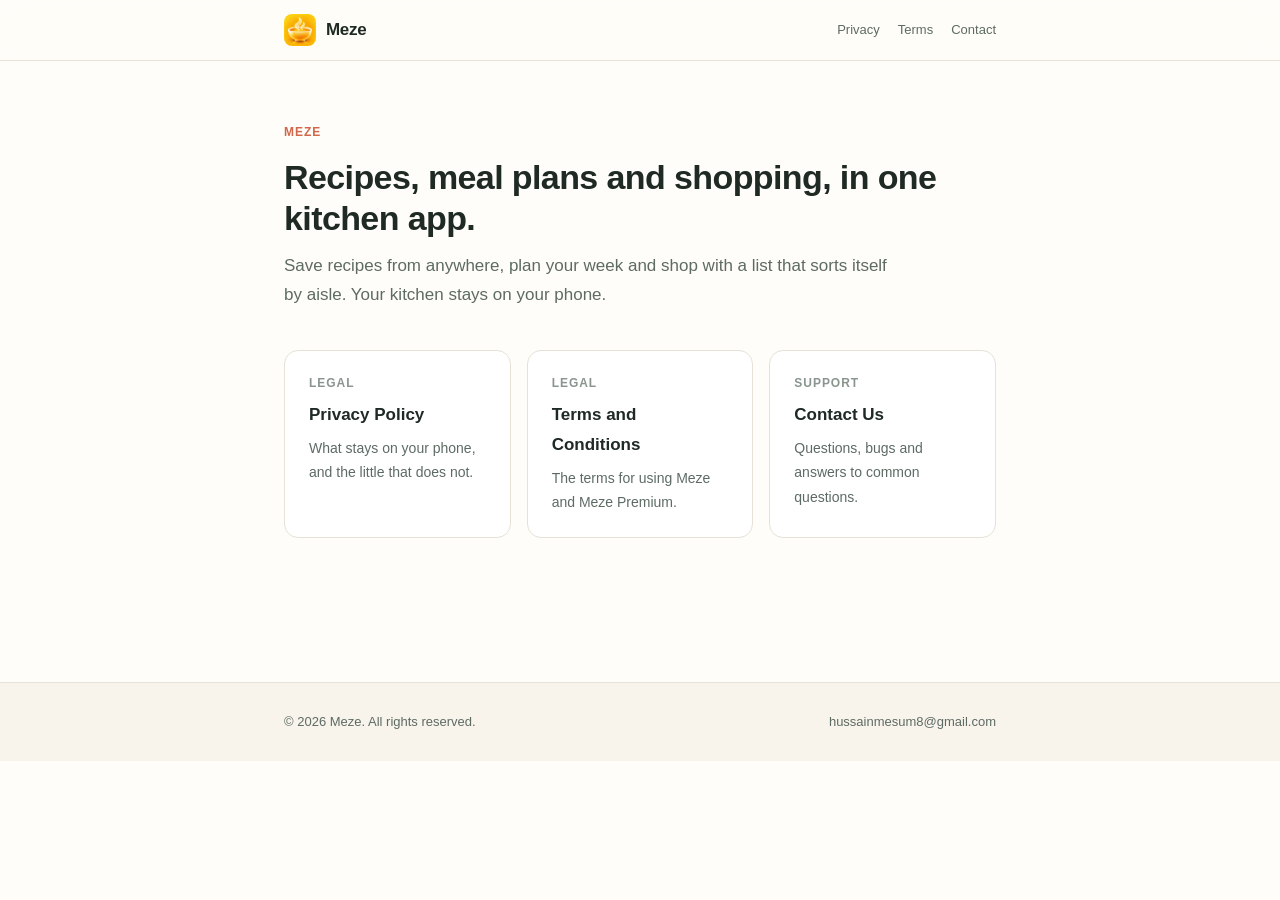
==== index.html @ 5176ba96 "Meze privacy policy, terms and contact pages" ====
<!DOCTYPE html>
<html lang="en">
<head>
  <meta charset="UTF-8" />
  <meta name="viewport" content="width=device-width, initial-scale=1.0" />
  <meta name="description" content="Meze: recipes, meal plans and shopping lists. Privacy policy, terms and support." />
  <title>Meze | Legal and Support</title>
  <link rel="icon" href="icon.png" />
  <link rel="apple-touch-icon" href="icon.png" />
  <link rel="stylesheet" href="style.css" />
</head>
<body>

<header>
  <div class="header-inner">
    <a class="brand" href="index.html"><img src="icon.png" alt="" />Meze</a>
    <nav class="nav">
      <a href="privacy-policy.html">Privacy</a>
      <a href="terms-and-conditions.html">Terms</a>
      <a href="contact.html">Contact</a>
    </nav>
  </div>
</header>

<main>
  <span class="page-tag">Meze</span>
  <h1>Recipes, meal plans and shopping, in one kitchen app.</h1>
  <p class="subtitle">
    Save recipes from anywhere, plan your week and shop with a list that sorts itself by aisle. Your kitchen stays on your phone.
  </p>

  <div class="card-grid">
    <a class="card" href="privacy-policy.html">
      <p class="card-label">Legal</p>
      <p class="card-title">Privacy Policy</p>
      <p class="card-desc">What stays on your phone, and the little that does not.</p>
    </a>
    <a class="card" href="terms-and-conditions.html">
      <p class="card-label">Legal</p>
      <p class="card-title">Terms and Conditions</p>
      <p class="card-desc">The terms for using Meze and Meze Premium.</p>
    </a>
    <a class="card" href="contact.html">
      <p class="card-label">Support</p>
      <p class="card-title">Contact Us</p>
      <p class="card-desc">Questions, bugs and answers to common questions.</p>
    </a>
  </div>
</main>

<footer>
  <div class="footer-inner">
    <span class="footer-copy">&copy; 2026 Meze. All rights reserved.</span>
    <nav class="footer-links">
      <a href="mailto:hussainmesum8@gmail.com">hussainmesum8@gmail.com</a>
    </nav>
  </div>
</footer>

</body>
</html>
---- style.css ----
/* Meze legal and support pages: one stylesheet for every page. */

*, *::before, *::after { box-sizing: border-box; margin: 0; padding: 0; }

:root {
  --ink: #1f2a24;
  --ink-muted: #5d6b63;
  --ink-light: #8a958e;
  --border: #e8e1d6;
  --bg: #fffdf9;
  --bg-subtle: #f8f3eb;
  --surface: #ffffff;
  --accent: #d0674a;
  --accent-soft: #f7e2db;
  --herb: #2f4a3c;
  --radius: 14px;
}

@media (prefers-color-scheme: dark) {
  :root {
    --ink: #f1ede6;
    --ink-muted: #b6b0a6;
    --ink-light: #8d877e;
    --border: #34312c;
    --bg: #171614;
    --bg-subtle: #1f1d1a;
    --surface: #23211e;
    --accent: #e58060;
    --accent-soft: #3a2721;
  }
}

html { font-size: 16px; scroll-behavior: smooth; }

body {
  font-family: -apple-system, BlinkMacSystemFont, "Segoe UI", Roboto, "Helvetica Neue", Arial, sans-serif;
  background: var(--bg);
  color: var(--ink);
  line-height: 1.75;
  -webkit-font-smoothing: antialiased;
}

a { color: var(--accent); text-decoration: none; }
a:hover { text-decoration: underline; }

/* Header */
header {
  border-bottom: 1px solid var(--border);
  background: color-mix(in srgb, var(--bg) 88%, transparent);
  backdrop-filter: saturate(180%) blur(12px);
  -webkit-backdrop-filter: saturate(180%) blur(12px);
  position: sticky;
  top: 0;
  z-index: 10;
}
.header-inner {
  max-width: 760px;
  margin: 0 auto;
  padding: 14px 24px;
  display: flex;
  align-items: center;
  justify-content: space-between;
  gap: 12px;
}
.brand {
  display: flex;
  align-items: center;
  gap: 10px;
  font-size: 1.0625rem;
  font-weight: 800;
  letter-spacing: -0.3px;
  color: var(--ink);
}
.brand:hover { text-decoration: none; }
.brand img { width: 32px; height: 32px; border-radius: 8px; }
.nav { display: flex; gap: 18px; }
.nav a { font-size: 0.8125rem; color: var(--ink-muted); }
.nav a[aria-current="page"] { color: var(--accent); font-weight: 600; }

/* Content */
main {
  max-width: 760px;
  margin: 0 auto;
  padding: 56px 24px 96px;
}
.page-tag {
  display: inline-block;
  font-size: 0.75rem;
  font-weight: 700;
  letter-spacing: 0.08em;
  text-transform: uppercase;
  color: var(--accent);
  margin-bottom: 14px;
}
h1 {
  font-size: 2.125rem;
  font-weight: 800;
  letter-spacing: -0.6px;
  line-height: 1.2;
  margin-bottom: 12px;
}
.meta {
  font-size: 0.875rem;
  color: var(--ink-muted);
  margin-bottom: 40px;
  padding-bottom: 28px;
  border-bottom: 1px solid var(--border);
}
.subtitle {
  font-size: 1.0625rem;
  color: var(--ink-muted);
  margin-bottom: 40px;
  max-width: 620px;
}
section { margin-bottom: 40px; }
h2 {
  font-size: 1.125rem;
  font-weight: 700;
  margin-bottom: 12px;
  padding-top: 8px;
}
h3 { font-size: 1rem; font-weight: 700; margin: 18px 0 8px; }
p { margin-bottom: 14px; font-size: 0.9375rem; }
p:last-child { margin-bottom: 0; }
ul, ol { padding-left: 20px; margin-bottom: 14px; }
li { font-size: 0.9375rem; margin-bottom: 6px; }
strong { font-weight: 650; }

.highlight-box {
  background: var(--accent-soft);
  border-radius: var(--radius);
  padding: 20px 24px;
  margin-bottom: 40px;
}
.highlight-box p { margin-bottom: 0; color: var(--ink); }

table {
  width: 100%;
  border-collapse: collapse;
  margin: 8px 0 16px;
  font-size: 0.875rem;
}
th, td {
  text-align: left;
  vertical-align: top;
  padding: 10px 12px;
  border-bottom: 1px solid var(--border);
}
th { color: var(--ink-muted); font-weight: 600; }
.table-wrap { overflow-x: auto; }

hr { border: none; border-top: 1px solid var(--border); margin: 48px 0; }
.closing { font-size: 0.875rem; color: var(--ink-muted); }

/* Cards (contact, home) */
.card-grid {
  display: grid;
  grid-template-columns: repeat(auto-fit, minmax(220px, 1fr));
  gap: 16px;
  margin-bottom: 48px;
}
.card {
  background: var(--surface);
  border: 1px solid var(--border);
  border-radius: var(--radius);
  padding: 22px 24px;
  display: block;
  color: var(--ink);
}
a.card:hover { text-decoration: none; border-color: var(--accent); }
.card-label {
  font-size: 0.75rem;
  font-weight: 700;
  letter-spacing: 0.08em;
  text-transform: uppercase;
  color: var(--ink-light);
  margin-bottom: 6px;
}
.card-title { font-size: 1.0625rem; font-weight: 700; margin-bottom: 6px; }
.card-desc { font-size: 0.875rem; color: var(--ink-muted); margin-bottom: 12px; }
.card-link { font-size: 0.9375rem; font-weight: 600; word-break: break-all; }

/* Form */
.form-section {
  background: var(--bg-subtle);
  border: 1px solid var(--border);
  border-radius: var(--radius);
  padding: 28px;
  margin-bottom: 48px;
}
.form-section h2 { padding-top: 0; }
.form-desc { color: var(--ink-muted); margin-bottom: 20px; }
.form-row { display: grid; grid-template-columns: 1fr 1fr; gap: 16px; }
.form-group { display: flex; flex-direction: column; margin-bottom: 16px; }
label { font-size: 0.8125rem; font-weight: 600; margin-bottom: 6px; }
input, select, textarea {
  font: inherit;
  font-size: 0.9375rem;
  color: var(--ink);
  background: var(--surface);
  border: 1px solid var(--border);
  border-radius: 10px;
  padding: 11px 14px;
  outline: none;
}
input:focus, select:focus, textarea:focus {
  border-color: var(--accent);
  box-shadow: 0 0 0 3px var(--accent-soft);
}
textarea { min-height: 140px; resize: vertical; }
.button {
  display: inline-block;
  font: inherit;
  font-size: 0.9375rem;
  font-weight: 700;
  color: #fff;
  background: var(--accent);
  border: none;
  border-radius: 999px;
  padding: 12px 28px;
  cursor: pointer;
}
.button:hover { filter: brightness(1.05); text-decoration: none; }
.form-note { font-size: 0.8125rem; color: var(--ink-light); margin-top: 12px; }

/* FAQ */
details {
  border-bottom: 1px solid var(--border);
  padding: 16px 0;
}
summary {
  cursor: pointer;
  font-weight: 650;
  font-size: 0.9375rem;
  list-style: none;
  display: flex;
  justify-content: space-between;
  gap: 16px;
}
summary::-webkit-details-marker { display: none; }
summary::after { content: "+"; color: var(--accent); font-weight: 700; }
details[open] summary::after { content: "\2212"; }
.faq-body { font-size: 0.9375rem; color: var(--ink-muted); margin-top: 10px; }

/* Footer */
footer { border-top: 1px solid var(--border); background: var(--bg-subtle); }
.footer-inner {
  max-width: 760px;
  margin: 0 auto;
  padding: 28px 24px;
  display: flex;
  flex-wrap: wrap;
  gap: 12px 32px;
  align-items: center;
  justify-content: space-between;
}
.footer-copy { font-size: 0.8125rem; color: var(--ink-muted); }
.footer-links { display: flex; flex-wrap: wrap; gap: 20px; }
.footer-links a { font-size: 0.8125rem; color: var(--ink-muted); }

@media (max-width: 600px) {
  h1 { font-size: 1.625rem; }
  main { padding: 40px 20px 72px; }
  .header-inner { padding: 12px 20px; }
  .nav { display: none; }
  .form-row { grid-template-columns: 1fr; }
  .form-section { padding: 22px 18px; }
  .button { width: 100%; text-align: center; }
}
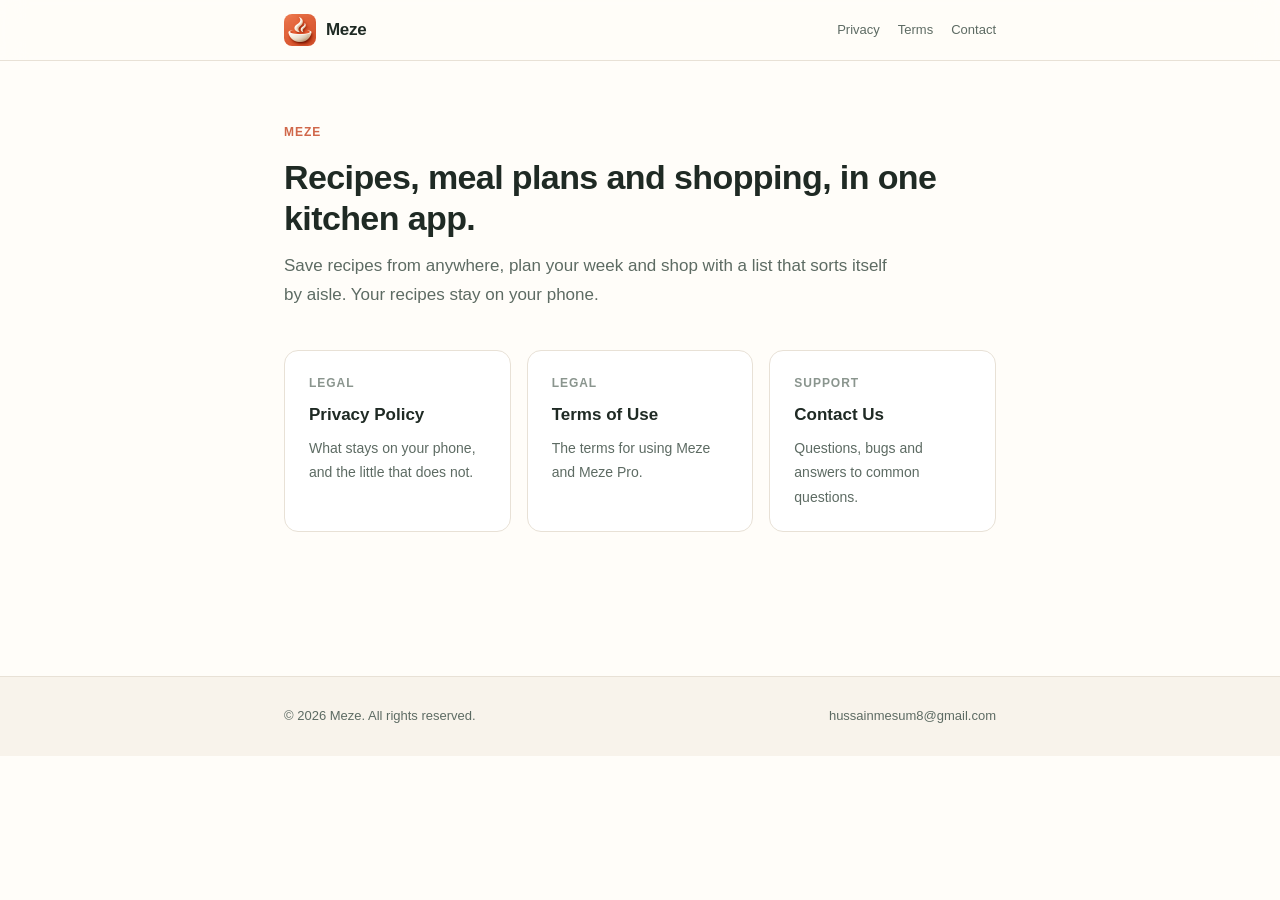
==== commit 34e0c58d: "Privacy policy, terms of use and contact page: minimal, accurate to Meze today - Removed features th" ====
--- a/index.html
+++ b/index.html
@@ -26,7 +26,7 @@
   <span class="page-tag">Meze</span>
   <h1>Recipes, meal plans and shopping, in one kitchen app.</h1>
   <p class="subtitle">
-    Save recipes from anywhere, plan your week and shop with a list that sorts itself by aisle. Your kitchen stays on your phone.
+    Save recipes from anywhere, plan your week and shop with a list that sorts itself by aisle. Your recipes stay on your phone.
   </p>
 
   <div class="card-grid">
@@ -37,8 +37,8 @@
     </a>
     <a class="card" href="terms-and-conditions.html">
       <p class="card-label">Legal</p>
-      <p class="card-title">Terms and Conditions</p>
-      <p class="card-desc">The terms for using Meze and Meze Premium.</p>
+      <p class="card-title">Terms of Use</p>
+      <p class="card-desc">The terms for using Meze and Meze Pro.</p>
     </a>
     <a class="card" href="contact.html">
       <p class="card-label">Support</p>
